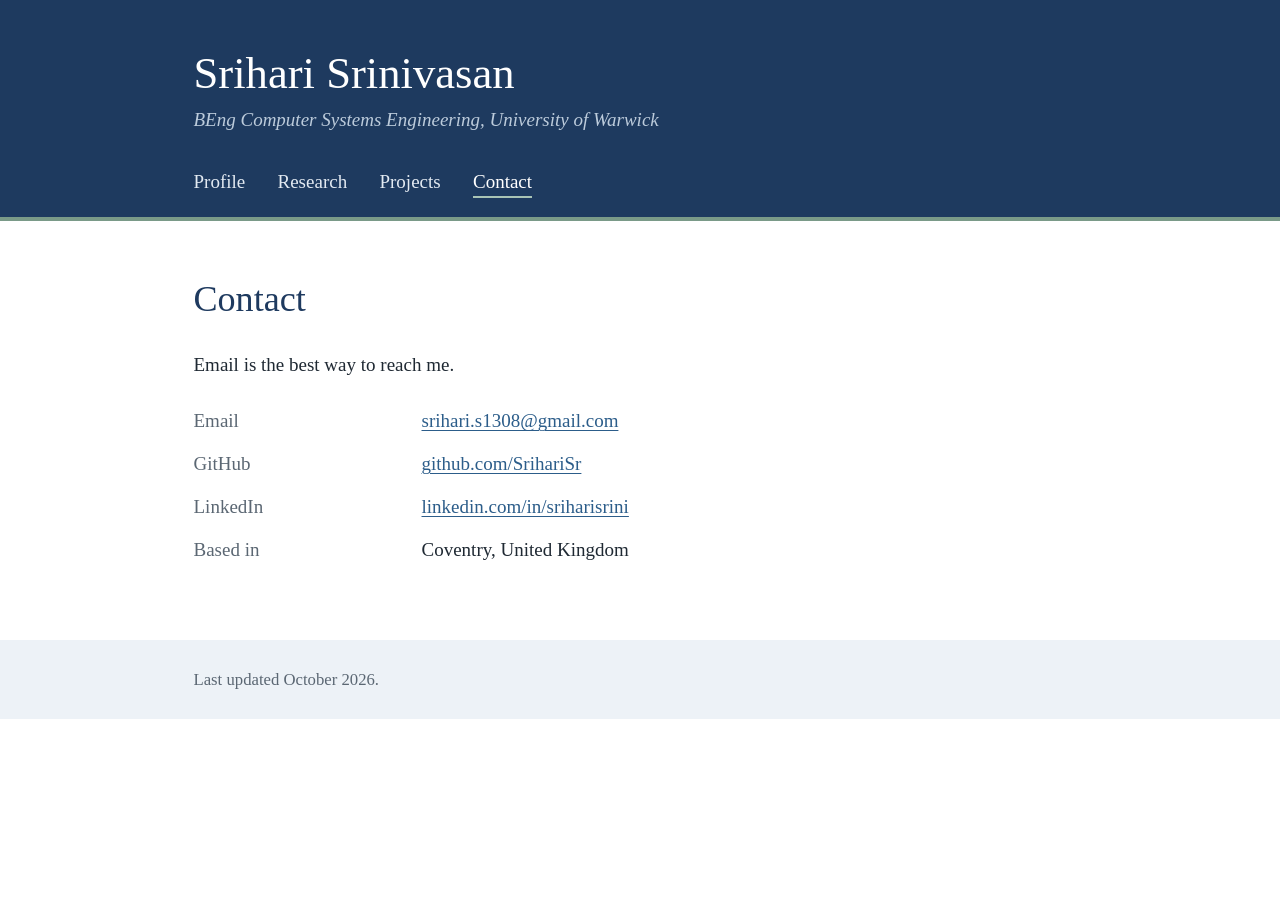
==== contact.html @ 2273b53c "Created personal website." ====
<!DOCTYPE html>
<!--
  contact.html: how to reach Srihari.
  The phone number is left off on purpose, since this page is public.
-->
<html lang="en-GB">
<head>
  <meta charset="utf-8">
  <meta name="viewport" content="width=device-width, initial-scale=1">
  <title>Contact | Srihari Srinivasan</title>
  <meta name="description" content="How to contact Srihari Srinivasan.">
  <link rel="icon" href="data:,">
  <link rel="stylesheet" href="style.css">
</head>

<body>
  <a class="skip" href="#content">Skip to content</a>

  <header class="masthead">
    <div class="wrap">
      <p class="site-name"><a href="index.html">Srihari Srinivasan</a></p>
      <p class="affiliation">BEng Computer Systems Engineering, University of Warwick</p>
      <nav class="site-nav" aria-label="Pages">
        <ul>
          <li><a href="index.html">Profile</a></li>
          <li><a href="research.html">Research</a></li>
          <li><a href="projects.html">Projects</a></li>
          <li><a href="contact.html" aria-current="page">Contact</a></li>
        </ul>
      </nav>
    </div>
  </header>

  <main id="content" class="wrap">
    <h1 class="page-title">Contact</h1>

    <p>Email is the best way to reach me.</p>

    <!-- A description list: each <dt> is a label, each <dd> its detail.
         style.css lays them out as two columns on wide screens. -->
    <dl class="contact-list">
      <dt>Email</dt>
      <dd><a href="mailto:srihari.s1308@gmail.com">srihari.s1308@gmail.com</a></dd>

      <dt>GitHub</dt>
      <dd><a href="https://github.com/SrihariSr">github.com/SrihariSr</a></dd>

      <dt>LinkedIn</dt>
      <dd><a href="https://www.linkedin.com/in/sriharisrini/">linkedin.com/in/sriharisrini</a></dd>

      <dt>Based in</dt>
      <dd>Coventry, United Kingdom</dd>

      <!-- To link a CV: put cv.pdf in the root of the repository, then
           remove the two comment markers around the lines below.
      <dt>CV</dt>
      <dd><a href="cv.pdf">Download (PDF)</a></dd>
      -->
    </dl>
  </main>

  <footer class="site-footer">
    <div class="wrap">
      <p>Last updated October 2026.</p>
    </div>
  </footer>
</body>
</html>
---- style.css ----
/* ======================================================================
   style.css
   One stylesheet shared by every page, so a change here applies to the
   whole site. Each HTML page loads it with:
       <link rel="stylesheet" href="style.css">
   ====================================================================== */


/* ----------------------------------------------------------------------
   COLOURS
   A calm palette of slate navy, soft mist and a muted sage green.
   Defined once here as variables and reused everywhere below.
   ---------------------------------------------------------------------- */
:root {
  --navy: #1e3a5f;        /* header band, headings and table rules            */
  --ink: #1f2933;         /* body text: a deep slate, softer than pure black  */
  --muted: #5b6773;       /* secondary text: notes, side columns, footer      */
  --link: #2c5d8a;        /* links: a steel blue that reads clearly on white  */
  --sage: #7a9a88;        /* small accents: the line under the header, bullets */
  --sage-light: #a9c4b5;  /* the underline marking the current page in the menu */
  --mist: #edf2f7;        /* pale blue-grey fill for table headers and footer */
  --rule: #d6dee6;        /* thin dividing lines between entries              */
  --paper: #ffffff;       /* page background                                  */
}


/* ----------------------------------------------------------------------
   PAGE BASICS
   ---------------------------------------------------------------------- */

/* Stops phones enlarging text on their own when rotated, and tells the
   browser the design is meant for a light background. */
html {
  -webkit-text-size-adjust: 100%;
  text-size-adjust: 100%;
  color-scheme: light;
}

/* Times New Roman everywhere. Devices without it (Linux, some Android
   phones) fall back to Liberation Serif or Nimbus Roman, which are drawn
   to the same measurements, so the layout does not move. */
body {
  margin: 0;
  background: var(--paper);
  color: var(--ink);
  font-family: "Times New Roman", Times, "Liberation Serif", "Nimbus Roman", serif;
  font-size: 1.1875rem;   /* 19px: Times has small letters, so it is set a little larger than usual */
  line-height: 1.55;      /* generous spacing between lines suits serif text */
  font-kerning: normal;   /* uses the font's own spacing between letter pairs */
}

/* The centred column that holds the content of each band (header, main,
   footer). 47em at this size keeps the reading column to roughly 70 to 75
   characters per line, which is comfortable to read. */
.wrap {
  max-width: 47em;
  margin: 0 auto;
  padding-left: 1.5em;
  padding-right: 1.5em;
}

p {
  margin: 0 0 1em;
}


/* ----------------------------------------------------------------------
   LINKS
   ---------------------------------------------------------------------- */
a {
  color: var(--link);
  text-decoration-thickness: 1px;
  text-underline-offset: 0.16em;
}

a:hover {
  text-decoration-thickness: 2px;
}

/* A clear outline when someone moves through the page with the Tab key */
a:focus-visible {
  outline: 2px solid var(--link);
  outline-offset: 2px;
}

/* "Skip to content" link for keyboard and screen reader users. It sits
   off-screen until it receives keyboard focus, then appears at the top. */
.skip {
  position: absolute;
  left: -999em;
}
.skip:focus {
  left: 1em;
  top: 1em;
  background: var(--paper);
  padding: 0.3em 0.6em;
  z-index: 10;
}


/* ----------------------------------------------------------------------
   HEADER BAND (the "masthead")
   The one bold element of the design: a slate navy band carrying the
   name, with a thin sage line along its bottom edge.
   ---------------------------------------------------------------------- */
.masthead {
  background: var(--navy);
  color: #ffffff;
  border-bottom: 4px solid var(--sage);
}

.masthead .wrap {
  padding-top: 2.6em;
  padding-bottom: 1.1em;
}

/* The name. It is an h1 on the home page and a plain paragraph on the
   other pages (where the page's own title is the h1), so both share this
   class to look identical. */
.site-name {
  font-size: 2.35em;
  font-weight: normal;    /* Times bold is heavy at this size, so regular weight is used */
  line-height: 1.1;
  margin: 0;
}

.site-name a {
  color: #ffffff;
  text-decoration: none;
}

.affiliation {
  margin: 0.35em 0 0;
  font-style: italic;
  color: #bccbdb;          /* a pale blue-grey that sits quietly on the navy */
}

/* The menu of pages. "gap" spaces the links out and "flex-wrap" lets them
   drop onto a second line on narrow screens. */
.site-nav ul {
  list-style: none;
  display: flex;
  flex-wrap: wrap;
  gap: 0.4em 1.7em;
  margin: 1.7em 0 0;
  padding: 0;
}

.site-nav a {
  color: #e3eaf2;
  text-decoration: none;
  padding-bottom: 0.2em;
  border-bottom: 2px solid transparent;   /* invisible until hovered or current */
}

.site-nav a:hover {
  border-bottom-color: rgba(255, 255, 255, 0.5);
}

/* The page you are currently on is marked with a sage underline.
   aria-current="page" also tells screen readers which page this is. */
.site-nav a[aria-current="page"] {
  color: #ffffff;
  border-bottom-color: var(--sage-light);
}

.masthead a:focus-visible {
  outline-color: #ffffff;
}


/* ----------------------------------------------------------------------
   MAIN CONTENT AND HEADINGS
   ---------------------------------------------------------------------- */
main.wrap {
  padding-top: 3em;
  padding-bottom: 4em;
}

/* The title of each page, e.g. "Research" */
.page-title {
  font-size: 1.9em;
  font-weight: normal;
  color: var(--navy);
  line-height: 1.2;
  margin: 0 0 0.8em;
}

/* A section heading inside a page, e.g. "Publications", with a thin line
   beneath it to mark where the section starts. */
.section-title {
  font-size: 1.3em;
  font-weight: normal;
  color: var(--navy);
  margin: 2.4em 0 1em;
  padding-bottom: 0.3em;
  border-bottom: 1px solid var(--rule);
}

/* An entry straight after a section heading needs less space above it,
   because the heading already provides the gap. */
.section-title + .entry {
  padding-top: 1em;
}

/* A section heading straight after the page title sits close beneath it */
.page-title + .section-title {
  margin-top: 0;
}

/* The first entry straight after a page title also needs less space */
.page-title + .entry {
  padding-top: 0.4em;
}

/* A section heading straight after an entry needs less space above it,
   because the entry already ends with padding. */
.entry + .section-title {
  margin-top: 0.4em;
}

/* No extra space above the very first section heading on a page */
main > .section-title:first-child {
  margin-top: 0;
}

/* The opening paragraph on the home page, set slightly larger */
.lead {
  font-size: 1.1em;
}

/* Bulleted lists use small sage bullets */
.plain-list {
  margin: 0.8em 0 0;
  padding-left: 1.2em;
}
.plain-list li {
  margin-bottom: 0.45em;
}
.plain-list li::marker {
  color: var(--sage);
}


/* ----------------------------------------------------------------------
   ENTRIES
   Every project, paper and job uses the same two-column layout, like a
   typeset academic CV: a narrow side column on the left holds the facts
   (dates, languages, links) and the main column holds the description.

   The layout uses CSS grid with named areas:
     on wide screens   meta | head
                       meta | body
     on narrow screens head
                       meta
                       body
   ---------------------------------------------------------------------- */
.entry {
  display: grid;
  grid-template-columns: 9.5em minmax(0, 1fr);   /* side column, then main column */
  grid-template-areas:
    "meta head"
    "meta body";
  column-gap: 2.5em;
  padding: 2.2em 0;
}

/* A thin line between one entry and the next (not above the first) */
.entry + .entry {
  border-top: 1px solid var(--rule);
}

.entry-head { grid-area: head; }
.entry-meta { grid-area: meta; }
.entry-body { grid-area: body; }

.entry-title {
  font-size: 1.25em;
  font-weight: bold;
  color: var(--navy);
  line-height: 1.25;
  margin: 0;
}

/* One-line italic summary under an entry's title */
.entry-sub {
  margin: 0.2em 0 0.9em;
  font-style: italic;
  color: var(--muted);
}

/* The side column: smaller grey text, one fact per line */
.entry-meta {
  font-size: 0.88em;
  color: var(--muted);
  line-height: 1.45;
  padding-top: 0.3em;
}

.entry-meta p {
  margin: 0 0 0.4em;
}

/* "Run-in" headings: the italic words that open a paragraph, such as
   "The compiler." This is how academic papers label paragraphs. */
.runin {
  font-style: italic;
  color: var(--navy);
}

/* A citation line for a publication */
.cite {
  margin: 0 0 1em;
}


/* ----------------------------------------------------------------------
   TABLES
   Styled after LaTeX's "booktabs" package: heavier lines above and below,
   a lighter line under the header row, no vertical lines. The header row
   has a pale mist fill to tie it to the colour scheme.
   ---------------------------------------------------------------------- */

/* On a narrow phone the table scrolls sideways inside this box, instead
   of making the whole page scroll sideways. */
.table-scroll {
  overflow-x: auto;
  margin: 1.2em 0 1.2em;
}

table {
  border-collapse: collapse;     /* rows share one border line instead of two */
  width: 100%;
  font-size: 0.93em;
  font-variant-numeric: lining-nums tabular-nums;   /* equal-width digits, so columns of numbers line up */
}

caption {
  caption-side: top;
  text-align: left;
  font-style: italic;
  color: var(--muted);
  padding-bottom: 0.5em;
}

thead tr {
  background: var(--mist);
  border-top: 1.5px solid var(--navy);       /* top rule: heavier    */
  border-bottom: 0.75px solid var(--navy);   /* middle rule: lighter */
}

tbody tr:last-child {
  border-bottom: 1.5px solid var(--navy);    /* bottom rule: heavier */
}

th, td {
  padding: 0.35em 0.7em;
  text-align: right;       /* numbers right-aligned so their digits line up */
  white-space: nowrap;
}

th {
  font-weight: normal;
  white-space: normal;     /* long header labels may wrap onto two lines */
  vertical-align: bottom;  /* keeps one-line headers level with wrapped ones */
}

/* The first column holds labels rather than numbers, so it is left-aligned,
   and long labels may wrap so the table fits narrow screens */
th:first-child, td:first-child {
  text-align: left;
  white-space: normal;
}


/* ----------------------------------------------------------------------
   CONTACT DETAILS
   A two-column list: label on the left, detail on the right.
   ---------------------------------------------------------------------- */
.contact-list {
  display: grid;
  grid-template-columns: 9.5em minmax(0, 1fr);
  column-gap: 2.5em;
  row-gap: 0.7em;
  margin: 1.4em 0 0;
}

.contact-list dt {
  color: var(--muted);
}

.contact-list dd {
  margin: 0;
  overflow-wrap: anywhere;   /* lets a long address break rather than overflow on phones */
}


/* ----------------------------------------------------------------------
   FOOTER
   The smaller font size is set on the paragraph, not the footer itself:
   the column width is measured in em, so shrinking the whole footer would
   also shrink its column and push the text out of line with the page.
   ---------------------------------------------------------------------- */
.site-footer {
  background: var(--mist);
  color: var(--muted);
}

.site-footer .wrap {
  padding-top: 1.4em;
  padding-bottom: 1.4em;
}

.site-footer p {
  margin: 0;
  font-size: 0.88em;
}


/* ----------------------------------------------------------------------
   PHONES AND NARROW WINDOWS (below 700px wide)
   ---------------------------------------------------------------------- */
@media (max-width: 700px) {
  body {
    font-size: 1.0625rem;          /* 17px */
  }

  .wrap {
    padding-left: 1.1em;
    padding-right: 1.1em;
  }

  .masthead .wrap {
    padding-top: 1.8em;
  }

  .site-name {
    font-size: 1.95em;
  }

  main.wrap {
    padding-top: 2em;
  }

  /* Entries stack into a single column: title, then facts, then text */
  .entry {
    grid-template-columns: minmax(0, 1fr);
    grid-template-areas:
      "head"
      "meta"
      "body";
    padding: 1.6em 0;
  }

  /* The facts sit in a wrapping row under the title instead of a column */
  .entry-meta {
    display: flex;
    flex-wrap: wrap;
    gap: 0.1em 1.3em;
    padding-top: 0.2em;
    margin-bottom: 0.9em;
  }

  .entry-meta p {
    margin: 0;
  }

  .entry-sub {
    margin-bottom: 0.4em;
  }

  table {
    font-size: 0.86em;             /* slightly smaller table text on phones */
  }

  th, td {
    padding: 0.3em 0.4em;          /* tighter table cells so tables fit the screen */
  }

  .contact-list {
    grid-template-columns: minmax(0, 1fr);
    row-gap: 0.1em;
  }

  .contact-list dd {
    margin-bottom: 0.7em;
  }
}


/* ----------------------------------------------------------------------
   PRINTING
   Prints in black on white, hides the menu, and writes each web address
   after its link so a paper copy still says where things are.
   ---------------------------------------------------------------------- */
@media print {
  .masthead {
    background: none;
    color: #000000;
    border-bottom: 1px solid #000000;
  }
  .site-name a,
  .affiliation {
    color: #000000;
  }
  .site-nav,
  .skip,
  .site-footer {
    display: none;
  }
  a {
    color: #000000;
  }
  a[href^="http"]::after {
    content: " (" attr(href) ")";
    font-size: 0.85em;
    word-break: break-all;
  }
}
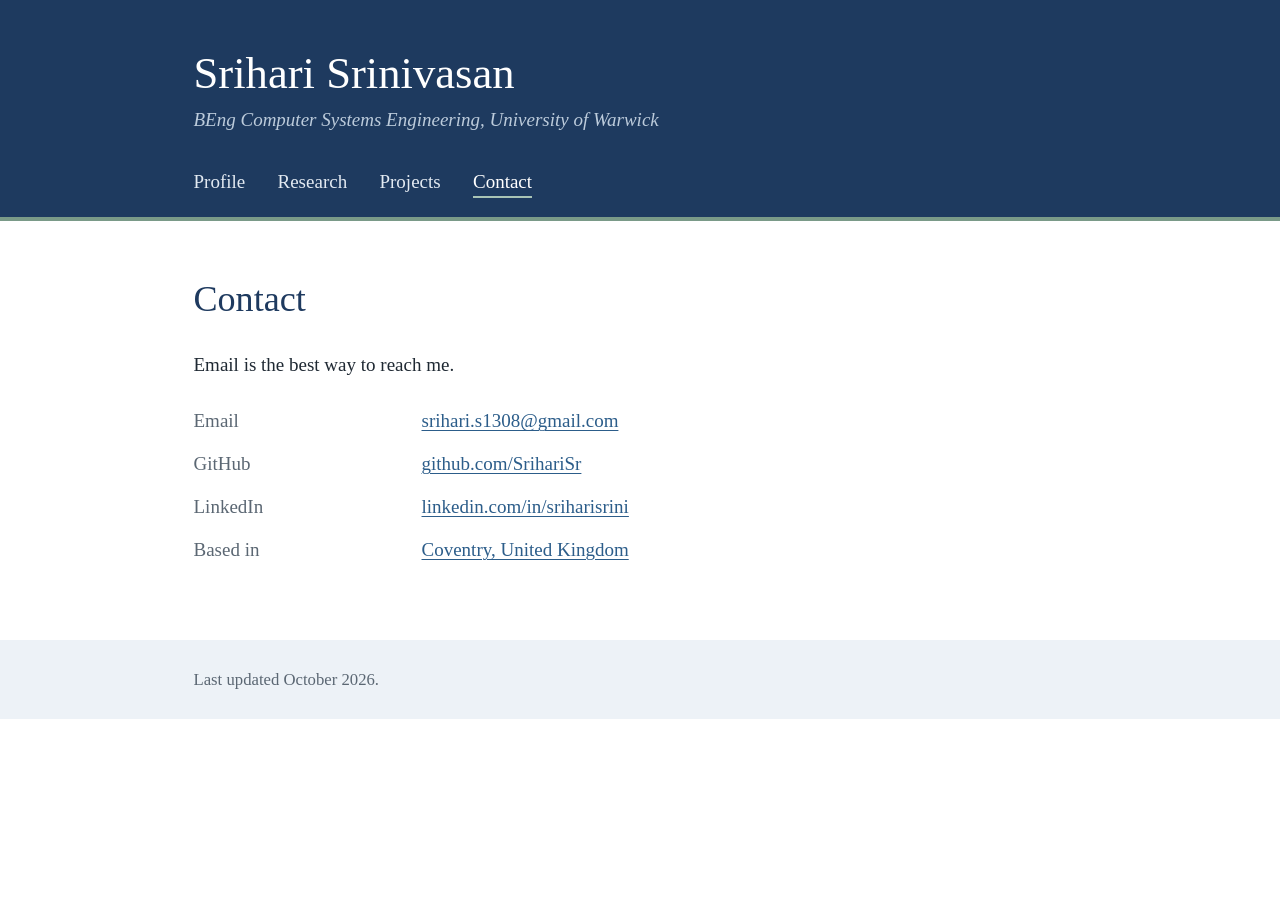
==== commit 567245a8: "Added map link for Coventry." ====
--- a/contact.html
+++ b/contact.html
@@ -49,7 +49,7 @@
       <dd><a href="https://www.linkedin.com/in/sriharisrini/">linkedin.com/in/sriharisrini</a></dd>
 
       <dt>Based in</dt>
-      <dd>Coventry, United Kingdom</dd>
+      <dd><a href="https://maps.app.goo.gl/2gncEa83M8vUKUHV8">Coventry, United Kingdom</a></dd>
 
       <!-- To link a CV: put cv.pdf in the root of the repository, then
            remove the two comment markers around the lines below.
--- a/style.css
+++ b/style.css
@@ -224,9 +224,40 @@
   margin-top: 0;
 }
 
-/* The opening paragraph on the home page, set slightly larger */
-.lead {
-  font-size: 1.1em;
+/* The home page introduction: text and photo side by side.
+   Flexbox lets the text take whatever width the photo leaves, so if the
+   photo is missing the text fills the whole column on its own. */
+.intro {
+  display: flex;
+  align-items: flex-start;
+  gap: 2.5em;
+}
+
+.intro-text {
+  flex: 1;
+  min-width: 0;           /* lets long words wrap instead of pushing the photo out */
+}
+
+.intro-text p:last-child {
+  margin-bottom: 0;
+}
+
+/* The photo: a fixed-width portrait, cropped to a 4:5 frame.
+   object-fit: cover fills the frame without stretching the face; any
+   extra is trimmed from the edges. */
+.portrait {
+  flex: 0 0 10.5em;
+  margin: 0.3em 0 0;
+}
+
+.portrait img {
+  display: block;
+  width: 100%;
+  height: auto;
+  aspect-ratio: 4 / 5;
+  object-fit: cover;
+  border-radius: 4px;
+  background: var(--mist);    /* shown for a moment while the photo loads */
 }
 
 /* Bulleted lists use small sage bullets */
@@ -359,6 +390,11 @@
   white-space: nowrap;
 }
 
+/* Numbers line up with the first line of a wrapped label beside them */
+td {
+  vertical-align: baseline;
+}
+
 th {
   font-weight: normal;
   white-space: normal;     /* long header labels may wrap onto two lines */
@@ -440,6 +476,19 @@
 
   main.wrap {
     padding-top: 2em;
+  }
+
+  /* On phones the photo moves above the text and gets smaller.
+     column-reverse shows the last item (the photo) first. */
+  .intro {
+    flex-direction: column-reverse;
+    gap: 1.3em;
+  }
+
+  .portrait {
+    flex-basis: auto;
+    width: 9em;
+    margin-top: 0;
   }
 
   /* Entries stack into a single column: title, then facts, then text */
@@ -516,4 +565,4 @@
     font-size: 0.85em;
     word-break: break-all;
   }
-}
+}
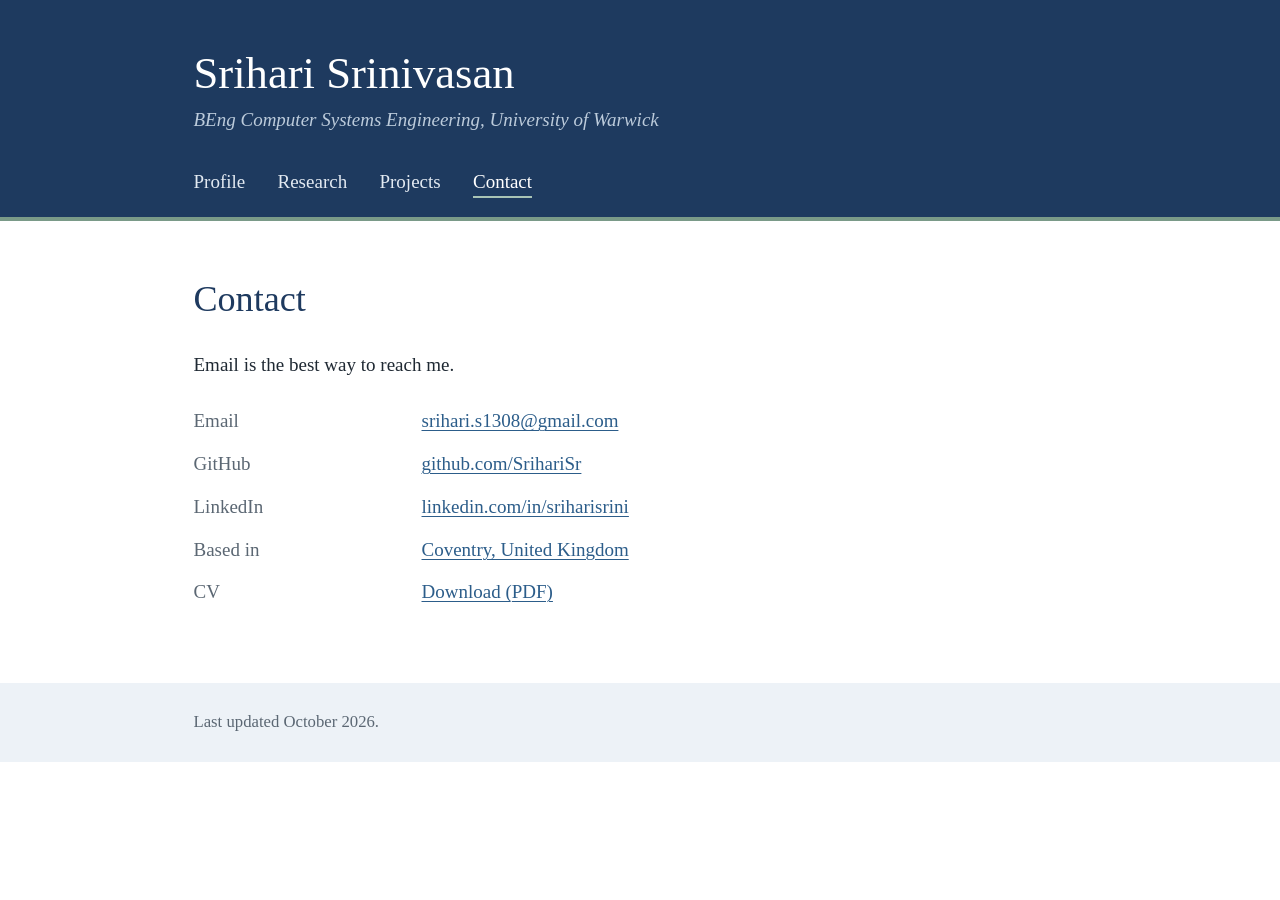
==== commit 8a916de3: "Updated achievements and added CV." ====
--- a/contact.html
+++ b/contact.html
@@ -51,11 +51,8 @@
       <dt>Based in</dt>
       <dd><a href="https://maps.app.goo.gl/2gncEa83M8vUKUHV8">Coventry, United Kingdom</a></dd>
 
-      <!-- To link a CV: put cv.pdf in the root of the repository, then
-           remove the two comment markers around the lines below.
       <dt>CV</dt>
       <dd><a href="cv.pdf">Download (PDF)</a></dd>
-      -->
     </dl>
   </main>
 
@@ -65,4 +62,4 @@
     </div>
   </footer>
 </body>
-</html>
+</html>
